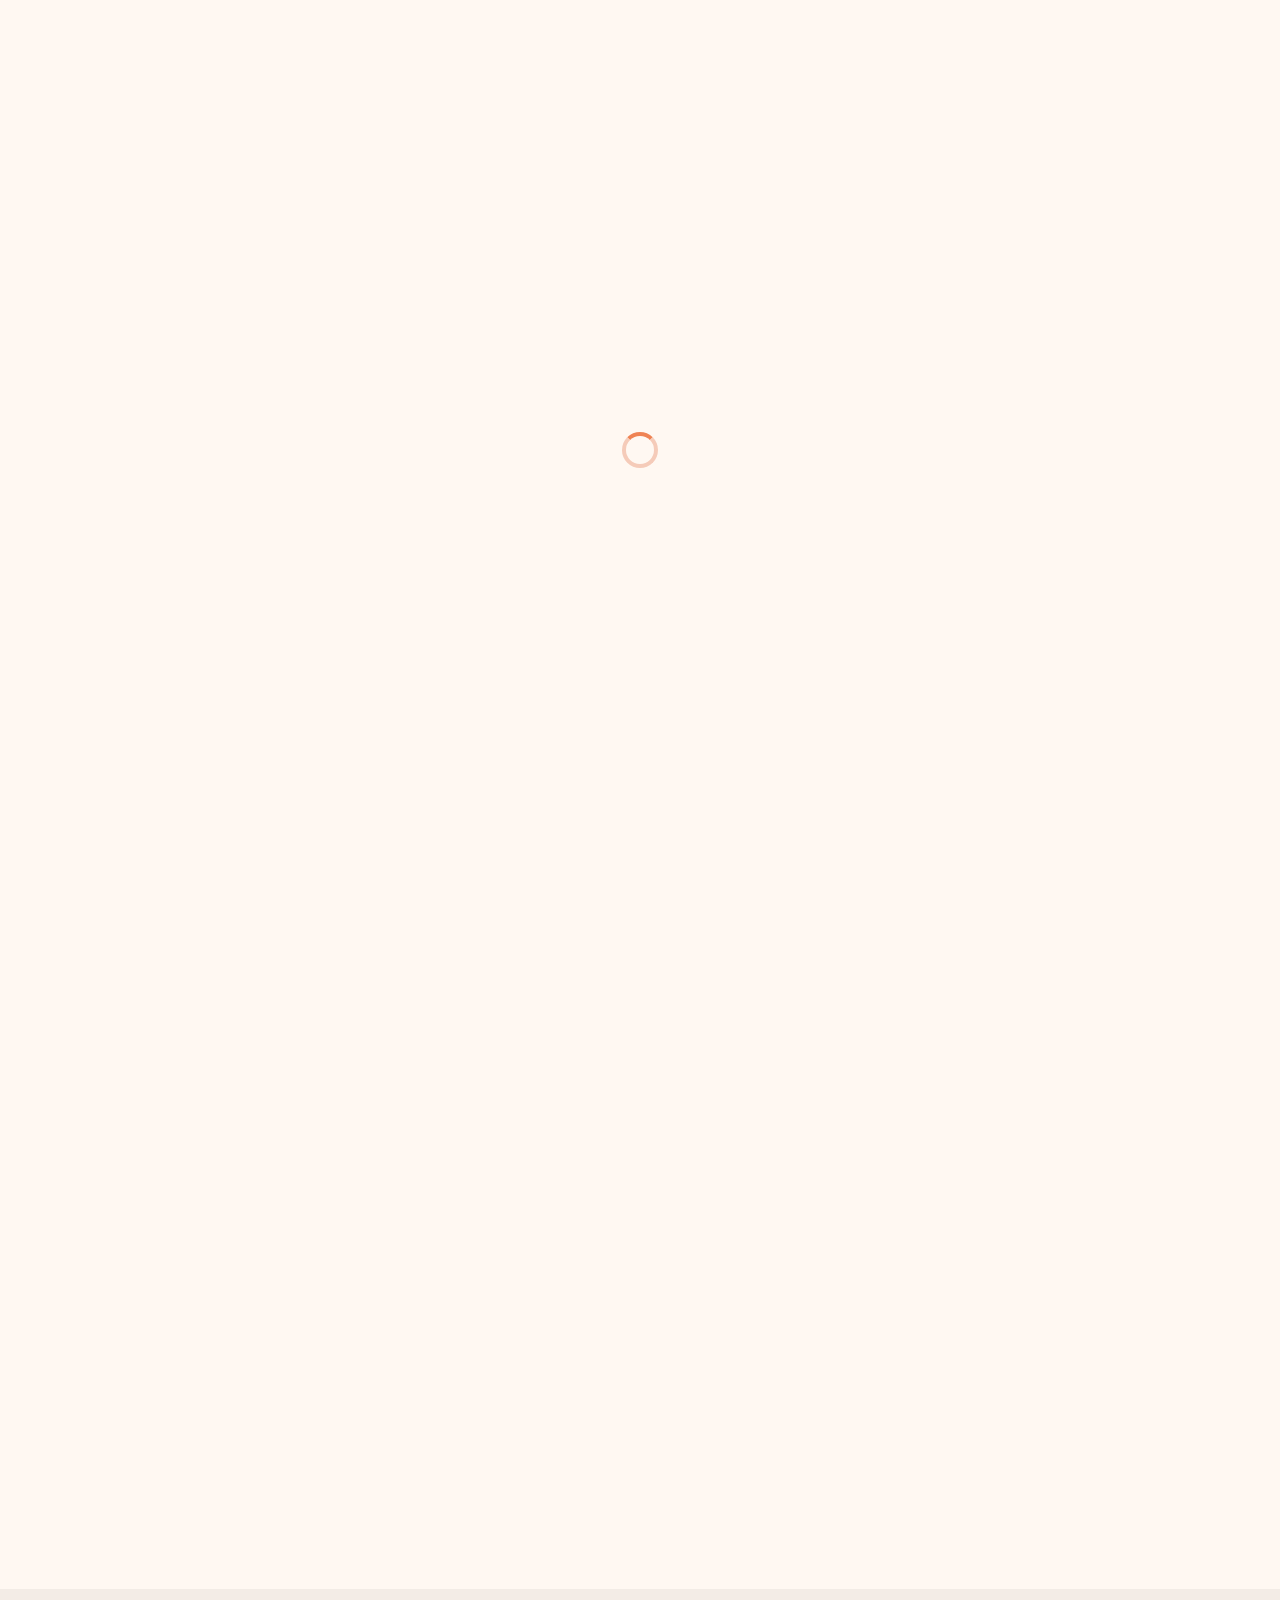
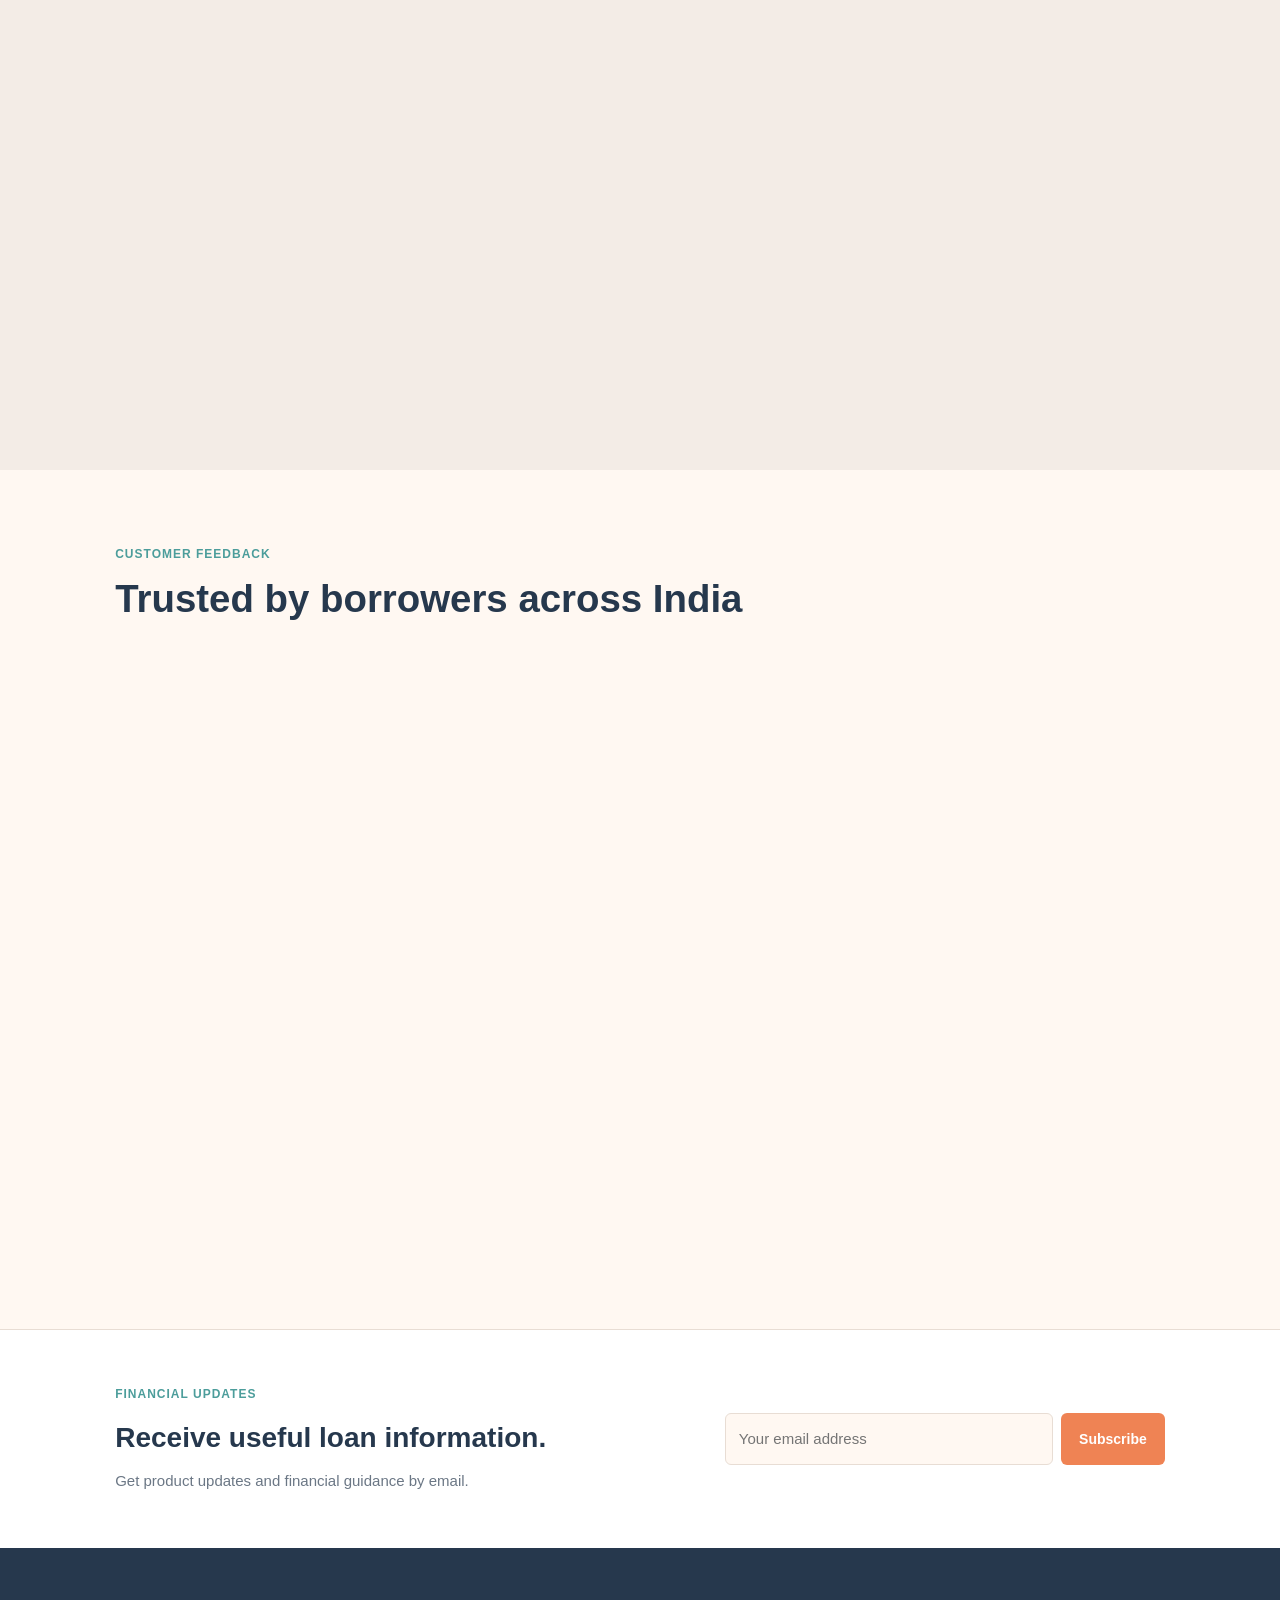
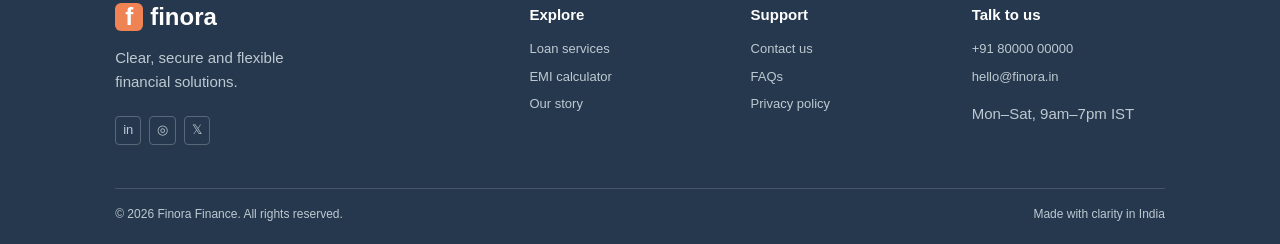
==== index.html @ a173c78f "ui done" ====
<!doctype html>
<html lang="en">

<head>
    <meta charset="utf-8">
    <meta name="viewport" content="width=device-width,initial-scale=1">
    <meta name="description" content="Finora provides secure, transparent and flexible loan solutions.">
    <title>Finora - Professional loan solutions</title>
    <link rel="preconnect" href="https://fonts.googleapis.com">
    <link rel="preconnect" href="https://fonts.gstatic.com" crossorigin>
    <link
        href="https://fonts.googleapis.com/css2?family=Inter:wght@400;500;600;700;800&family=Poppins:wght@600;700;800&display=swap"
        rel="stylesheet">
    <link rel="stylesheet" href="css/style.css">
</head>

<body>
    <div class="preloader" aria-label="Loading">
        <span>
        </span>
    </div>
    <header class="header">
        <a class="brand" href="index.html" aria-label="Finora home">
            <span>f</span>finora</a>
        <button class="nav-toggle" aria-label="Open navigation" aria-expanded="false">☰</button>
        <nav class="nav" aria-label="Primary">
            <a class="active" href="index.html">Home</a>
            <a href="services.html">Services</a>
            <a href="emi.html">EMI Calculator</a>
            <a href="about.html">About</a>
            <a href="contact.html">Contact</a>
            <a class="button button-small" href="contact.html#form">Apply now <i>→</i>
            </a>
            <button class="theme-toggle" aria-label="Toggle dark mode">◐</button>
        </nav>
    </header>
    <main>
        <section class="hero">
            <div class="orb orb-one">
            </div>
            <div class="orb orb-two">
            </div>
            <div class="hero-copy reveal">
                <p class="eyebrow">A trusted lending partner</p>
                <h1>Financial solutions for your <span class="typing">next step</span>
                </h1>
                <p class="lead">Access flexible loan options with transparent terms, competitive rates, and a
                    straightforward digital application process.</p>
                <div class="hero-actions">
                    <a class="button" href="contact.html#form">Apply for a loan <i>-&gt;</i>
                    </a>
                    <a class="text-link" href="emi.html">Calculate EMI <i>-&gt;</i>
                    </a>
                </div>
                <div class="hero-trust">
                    <span>Verified lending partners</span>
                    <span>Secure digital process</span>
                </div>
            </div>
            <div class="hero-art reveal">
                <div class="loan-card">
                    <div class="card-top"><span>PERSONAL LOAN</span><b>FINORA</b></div>
                    <strong>INR 5,00,000</strong>
                    <div class="card-bottom"><span>Indicative loan amount</span><span>Active</span></div>
                </div>
                <div class="floating-pill pill-rate"><span>Interest rate</span><br><b>From 10.5% p.a.</b></div>
                <!-- <div class="floating-pill pill-check"><span>Eligibility check completed</span></div> -->
                <!-- <div class="hero-person dashboard-art" aria-hidden="true">
                    <p>Application status</p><b>Pre-approved</b><span>Based on your submitted details</span>
                    <hr><small>Documents required</small>
                    <div class="document-line"><strong>government ID</strong></div>
                    <div class="document-line short"></div>
                </div> -->
                <!-- this card is removed will update and add if necessary -->
            </div>
        </section>
        <section class="stats section">
            <div>
                <strong data-count="50" data-suffix="K+">0</strong>
                <span>Happy customers</span>
            </div>
            <div>
                <strong data-count="500" data-prefix="₹" data-suffix=" Cr+">0</strong>
                <span>Loans approved</span>
            </div>
            <div>
                <strong data-count="99" data-suffix="%">0</strong>
                <span>Customer satisfaction</span>
            </div>
            <div>
                <strong data-count="15" data-suffix="+">0</strong>
                <span>Years of trust</span>
            </div>
        </section>
        <section class="section">
            <div class="section-heading reveal">
                <p class="eyebrow">Loan options</p>
                <h2>Loan solutions for every requirement</h2>
                <p>Review financing options based on your individual requirements.</p>
            </div>
            <div class="loan-grid">
                <article class="loan-tile reveal">
                    <span class="icon blue">◎</span>
                    <h3>Personal loan</h3>
                    <p>For the plans that can’t wait.</p>
                    <a href="services.html">Explore <i>→</i>
                    </a>
                </article>
                <article class="loan-tile reveal">
                    <span class="icon purple">⌂</span>
                    <h3>Home loan</h3>
                    <p>Finance your home purchase with flexible repayment options.</p>
                    <a href="services.html">Explore <i>→</i>
                    </a>
                </article>
                <article class="loan-tile reveal">
                    <span class="icon orange">▣</span>
                    <h3>Business loan</h3>
                    <p>Support working capital and business expansion.</p>
                    <a href="services.html">Explore <i>→</i>
                    </a>
                </article>
                <article class="loan-tile reveal">
                    <span class="icon green">✦</span>
                    <h3>Education loan</h3>
                    <p>Invest in what’s possible.</p>
                    <a href="services.html">Explore <i>→</i>
                    </a>
                </article>
                <article class="loan-tile reveal">
                    <span class="icon pink">◉</span>
                    <h3>Vehicle loan</h3>
                    <p>Finance a new or pre-owned vehicle.</p>
                    <a href="services.html">Explore <i>→</i>
                    </a>
                </article>
                <article class="loan-tile reveal">
                    <span class="icon yellow">+</span>
                    <h3>Medical loan</h3>
                    <p>Manage eligible medical expenses with confidence.</p>
                    <a href="services.html">Explore <i>→</i>
                    </a>
                </article>
            </div>
        </section>
        <section class="steps-wrap">
            <div class="section steps">
                <div class="section-heading reveal">
                    <p class="eyebrow">Application process</p>
                    <h2>Four steps to loan disbursal</h2>
                </div>
                <div class="steps-grid">
                    <article class="step reveal">
                        <b>01</b>
                        <span class="icon">⌁</span>
                        <h3>Apply online</h3>
                        <p>Tell us a little about your needs in under five minutes.</p>
                    </article>
                    <article class="step reveal">
                        <b>02</b>
                        <span class="icon">✓</span>
                        <h3>We verify</h3>
                        <p>Our smart, secure checks keep everything moving.</p>
                    </article>
                    <article class="step reveal">
                        <b>03</b>
                        <span class="icon">✦</span>
                        <h3>Get approved</h3>
                        <p>Review a clear offer with no hidden surprises.</p>
                    </article>
                    <article class="step reveal">
                        <b>04</b>
                        <span class="icon">₹</span>
                        <h3>Receive funds</h3>
                        <p>Funds land in your account as soon as the same day.</p>
                    </article>
                </div>
            </div>
        </section>
        <section class="section testimonials">
            <div class="section-heading">
                <p class="eyebrow">Customer feedback</p>
                <h2>Trusted by borrowers across India</h2>
            </div>
            <div class="testimonial-grid">
                <article class="quote reveal">
                    <p>“The process was so smooth I had approval before my lunch break. Every detail was upfront.”</p>
                    <footer>
                        <span class="avatar a1">SK</span>
                        <div>
                            <b>Shreya Kapoor</b>
                            <small>Personal Loan, Delhi</small>
                        </div>
                        <span class="stars">★★★★★</span>
                    </footer>
                </article>
                <article class="quote reveal">
                    <p>“Finora gave my business the breathing room it needed. The team genuinely understood my
                        timeline.”</p>
                    <footer>
                        <span class="avatar a2">RV</span>
                        <div>
                            <b>Rohan Verma</b>
                            <small>Business Loan, Mumbai</small>
                        </div>
                        <span class="stars">★★★★★</span>
                    </footer>
                </article>
                <article class="quote reveal">
                    <p>“No confusing fine print, no endless documents—just an honest home loan experience.”</p>
                    <footer>
                        <span class="avatar a3">AM</span>
                        <div>
                            <b>Ananya Menon</b>
                            <small>Home Loan, Bengaluru</small>
                        </div>
                        <span class="stars">★★★★★</span>
                    </footer>
                </article>
            </div>
        </section>
        <section class="section">
            <div class="cta reveal">
                <div>
                    <p class="eyebrow">Ready when you are</p>
                    <h2>Let’s make your next move possible.</h2>
                    <p>Get a personalized rate in minutes—with no impact on your credit score.</p>
                </div>
                <a class="button button-light" href="contact.html#form">Check eligibility <i>→</i>
                </a>
            </div>
        </section>
        <section class="newsletter">
            <div>
                <p class="eyebrow">Financial updates</p>
                <h2>Receive useful loan information.</h2>
                <p>Get product updates and financial guidance by email.</p>
            </div>
            <form class="newsletter-form">
                <label class="sr-only" for="newsletter-email">Email address</label>
                <input id="newsletter-email" type="email" placeholder="Your email address" required>
                <button class="button" type="submit">Subscribe</button>
            </form>
        </section>
    </main>
    <footer class="footer">
        <div class="footer-grid">
            <div>
                <a class="brand" href="index.html">
                    <span>f</span>finora</a>
                <p>Clear, secure and flexible financial solutions.</p>
                <div class="social">
                    <a href="#" aria-label="LinkedIn">in</a>
                    <a href="#" aria-label="Instagram">◎</a>
                    <a href="#" aria-label="Twitter">𝕏</a>
                </div>
            </div>
            <div>
                <h4>Explore</h4>
                <a href="services.html">Loan services</a>
                <a href="emi.html">EMI calculator</a>
                <a href="about.html">Our story</a>
            </div>
            <div>
                <h4>Support</h4>
                <a href="contact.html">Contact us</a>
                <a href="contact.html#faq">FAQs</a>
                <a href="#">Privacy policy</a>
            </div>
            <div>
                <h4>Talk to us</h4>
                <a href="tel:+918000000000">+91 80000 00000</a>
                <a href="mailto:hello@finora.in">hello@finora.in</a>
                <p>Mon–Sat, 9am–7pm IST</p>
            </div>
        </div>
        <div class="footer-bottom">
            <span>© 2026 Finora Finance. All rights reserved.</span>
            <span>Made with clarity in India</span>
        </div>
    </footer>
    <button class="chat-button" aria-label="Open chat support">◌<span>Chat with us</span>
    </button>
    <div class="chat-panel" aria-hidden="true">
        <div>
            <b>Finora support</b>
            <button aria-label="Close chat">×</button>
        </div>
        <p>Hi! How can we help today?</p>
        <small>Usually replies in a few minutes</small>
    </div>
    <a class="whatsapp" href="https://wa.me/918000000000" aria-label="Chat on WhatsApp">◔</a>
    <button class="to-top" aria-label="Scroll to top">↑</button>
    <div class="toast" role="status">
    </div>
    <script src="js/script.js">
    </script>
</body>

</html>
---- css/style.css ----
:root {
  --navy: #26384d;
  --coral: #ef8354;
  --coral-dark: #da6940;
  --teal: #4c9d9b;
  --cream: #fff8f2;
  --white: #ffffff;
  --text: #26384d;
  --muted: #6b7785;
  --border: #e8ddd4;
  --shadow: 0 8px 20px rgba(38, 56, 77, 0.08);
}

* {
  box-sizing: border-box;
}

html {
  scroll-behavior: smooth;
}

body {
  margin: 0;
  overflow-x: hidden;
  background: var(--cream);
  color: var(--text);
  font-family: Arial, sans-serif;
  font-size: 15px;
  line-height: 1.6;
}

body.dark {
  --cream: #1e2935;
  --white: #273747;
  --text: #f9f3ed;
  --muted: #c6cbd0;
  --border: #43515d;
}

h1,
h2,
h3,
h4 {
  font-family: "Trebuchet MS", Arial, sans-serif;
}

.header {
  position: fixed;
  top: 0;
  z-index: 20;
  display: flex;
  justify-content: space-between;
  align-items: center;
  width: 100%;
  min-height: 70px;
  padding: 0 7%;
  transition: background .25s;
}

.header.inner,
.header.scrolled {
  background: var(--cream);
  border-bottom: 1px solid var(--border);
}

.brand {
  display: flex;
  align-items: center;
  gap: 7px;
  color: var(--navy);
  font: bold 24px "Trebuchet MS", sans-serif;
  text-decoration: none;
}

.dark .brand {
  color: var(--text);
}

.brand span {
  display: grid;
  place-items: center;
  width: 28px;
  height: 28px;
  border-radius: 6px;
  background: var(--coral);
  color: white;
}

.nav {
  display: flex;
  align-items: center;
  gap: 22px;
}

.nav a:not(.button) {
  color: var(--text);
  font-weight: bold;
  font-size: 14px;
  text-decoration: none;
}

.nav a.active,
.nav a:not(.button):hover {
  color: var(--coral);
}

.button {
  display: inline-block;
  padding: 12px 18px;
  border: 0;
  border-radius: 6px;
  background: var(--coral);
  color: white !important;
  font: bold 14px Arial, sans-serif;
  text-decoration: none;
  cursor: pointer;
  transition: background .2s, transform .2s;
}

.button:hover {
  background: var(--coral-dark);
  transform: translateY(-2px);
}

.button-small {
  padding: 9px 13px;
}

.theme-toggle,
.nav-toggle {
  border: 0;
  background: transparent;
  color: var(--text);
  font-size: 22px;
  cursor: pointer;
}

.nav-toggle {
  display: none;
}

.hero,
.page-hero {
  padding: 145px 9% 75px;
  background: linear-gradient(120deg, #ffe9dd, var(--cream) 60%);
}

.hero {
  display: grid;
  grid-template-columns: 1fr 1fr;
  min-height: 650px;
  align-items: center;
  overflow: hidden;
  position: relative;
}

.hero-copy {
  max-width: 620px;
  z-index: 1;
}

.eyebrow {
  margin: 0 0 12px;
  color: var(--teal);
  font-size: 12px;
  font-weight: bold;
  letter-spacing: 1px;
  text-transform: uppercase;
}

.hero h1,
.page-hero h1 {
  margin: 0;
  max-width: 720px;
  color: var(--navy);
  font-size: clamp(39px, 5vw, 65px);
  line-height: 1.08;
  letter-spacing: -2px;
}

.dark .hero h1,
.dark .page-hero h1 {
  color: var(--text);
}

.hero h1 span,
.page-hero em {
  color: var(--coral);
  font-style: normal;
}

.lead,
.page-hero>p:not(.eyebrow) {
  max-width: 570px;
  margin: 20px 0;
  color: var(--muted);
  font-size: 17px;
}

.hero-actions {
  display: flex;
  align-items: center;
  gap: 22px;
  margin-top: 25px;
}

.text-link {
  color: var(--navy);
  font-weight: bold;
  text-decoration: none;
}

.dark .text-link {
  color: var(--text);
}

.hero-trust {
  display: flex;
  gap: 18px;
  margin-top: 32px;
  color: var(--muted);
  font-size: 13px;
}

.hero-art {
  position: relative;
  height: 400px;
}

.loan-card {
  position: absolute;
  top: 70px;
  left: 12%;
  width: 280px;
  padding: 24px;
  border-radius: 14px;
  background: var(--navy);
  color: white;
  box-shadow: 12px 14px 0 #f5b197;
  transform: rotate(-5deg);
}

.card-top,
.card-bottom {
  display: flex;
  justify-content: space-between;
  font-size: 11px;
  letter-spacing: 1px;
}

.loan-card strong {
  display: block;
  margin: 55px 0;
  font-size: 30px;
}

.floating-pill {
  position: absolute;
  z-index: 2;
  padding: 10px 13px;
  border: 1px solid var(--border);
  border-radius: 7px;
  background: var(--white);
  box-shadow: var(--shadow);
  color: var(--muted);
  font-size: 12px;
}

.floating-pill b {
  color: var(--text);
}

.pill-rate {
  top: 35px;
  right: 2%;
}

.pill-check {
  bottom: 62px;
  left: 0;
  color: var(--teal);
}

.hero-person {
  position: absolute;
  right: 8%;
  bottom: 0;
  width: 190px;
  height: 310px;
  border-radius: 95px 95px 10px 10px;
  background: #e6b293;
  overflow: hidden;
}

.hero-person .head {
  width: 100px;
  height: 105px;
  margin: 22px auto;
  border-radius: 50%;
  background: #643f36;
}

.body-shape {
  height: 220px;
  border-radius: 45% 45% 0 0;
  background: var(--teal);
}

.hero-person>span {
  display: none;
}

.dashboard-art {
  right: 6%;
  bottom: 30px;
  width: 235px;
  height: auto;
  min-height: 235px;
  padding: 22px;
  border: 1px solid var(--border);
  border-radius: 10px;
  background: var(--white);
  color: var(--text);
  box-shadow: var(--shadow);
  overflow: visible;
}

.dashboard-art p {
  margin: 0 0 12px;
  color: var(--muted);
  font-size: 12px;
}

.dashboard-art>b {
  display: block;
  color: var(--teal);
  font-size: 21px;
}

.dashboard-art>span {
  display: block;
  margin-top: 3px;
  color: var(--muted);
  font-size: 11px;
}

.dashboard-art hr {
  border: 0;
  border-top: 1px solid var(--border);
  margin: 18px 0 12px;
}

.dashboard-art small {
  font-size: 11px;
  color: var(--muted);
}

.document-line {
  text-transform: capitalize;
  /* height: 8px;
  margin-top: 10px;
  border-radius: 4px;
  background: #dbe5e3; */
}

/* .document-line.short {
  width: 65%;
} */

.orb {
  position: absolute;
  border-radius: 50%;
  opacity: .65;
}

.orb-one {
  right: -60px;
  bottom: -120px;
  width: 260px;
  height: 260px;
  background: #bce1dd;
}

.orb-two {
  top: 155px;
  right: 45%;
  width: 45px;
  height: 45px;
  background: #ffc59e;
}

.compact {
  padding-bottom: 55px;
}

.section {
  padding: 75px 9%;
}

.section-heading {
  max-width: 630px;
  margin-bottom: 32px;
}

.section-heading h2,
.cta h2,
.split-info h2,
.story h2,
.contact-info h2,
.contact-form h2 {
  margin: 0;
  font-size: clamp(28px, 3vw, 40px);
  line-height: 1.2;
}

.section-heading>p:last-child {
  color: var(--muted);
}

.stats {
  display: grid;
  grid-template-columns: repeat(4, 1fr);
  padding-top: 25px;
  padding-bottom: 25px;
  background: var(--white);
}

.stats div {
  padding: 4px 28px;
  border-right: 1px solid var(--border);
}

.stats div:last-child {
  border: 0;
}

.stats strong {
  display: block;
  color: var(--coral);
  font-size: 28px;
}

.stats span {
  color: var(--muted);
  font-size: 13px;
}

.loan-grid,
.service-grid {
  display: grid;
  grid-template-columns: repeat(3, 1fr);
  gap: 16px;
}

.loan-tile,
.service-card,
.quote,
.value-grid article,
.tips-grid article {
  padding: 23px;
  border: 1px solid var(--border);
  border-radius: 10px;
  background: var(--white);
}

.loan-tile:hover,
.service-card:hover {
  border-color: var(--coral);
}

.icon {
  display: grid;
  place-items: center;
  width: 40px;
  height: 40px;
  border-radius: 7px;
  background: #ffe5d7;
  color: var(--coral);
  font-size: 22px;
  font-weight: bold;
}

.purple {
  background: #e2ebfa;
  color: #5277b7;
}

.orange {
  background: #fff0d9;
  color: #cf8432;
}

.green {
  background: #dcefeb;
  color: #328a81;
}

.pink {
  background: #fae2e8;
  color: #b35878;
}

.yellow {
  background: #f9f2cf;
  color: #9c7b1a;
}

.loan-tile h3,
.service-card h3,
.step h3,
.tips-grid h3,
.value-grid h3,
.team-grid h3 {
  margin: 15px 0 4px;
  font-size: 18px;
}

.loan-tile p,
.service-card p,
.step p,
.tips-grid p,
.value-grid p,
.story p {
  margin: 0 0 18px;
  color: var(--muted);
}

.loan-tile a,
.service-card>a {
  color: var(--coral);
  font-weight: bold;
  text-decoration: none;
}

.steps-wrap,
.soft-section {
  background: #f3ece6;
}

.dark .steps-wrap,
.dark .soft-section {
  background: #243442;
}

.steps-grid {
  display: grid;
  grid-template-columns: repeat(4, 1fr);
  gap: 26px;
}

.step>b {
  color: #c9947b;
  font-size: 34px;
}

.step .icon {
  margin-top: 13px;
  background: var(--white);
}

.testimonial-grid {
  display: grid;
  grid-template-columns: repeat(3, 1fr);
  gap: 16px;
}

.quote>p {
  margin: 0 0 22px;
  font-size: 16px;
  font-weight: bold;
}

.quote footer {
  display: flex;
  align-items: center;
  gap: 10px;
}

.avatar {
  display: grid;
  place-items: center;
  width: 36px;
  height: 36px;
  border-radius: 50%;
  color: white;
  font-size: 11px;
  font-weight: bold;
}

.a1,
.av1 {
  background: #a95f4c;
}

.a2,
.av2 {
  background: #597493;
}

.a3,
.av3 {
  background: #9a6c82;
}

.quote footer div {
  display: grid;
}

.quote small {
  color: var(--muted);
  font-size: 11px;
}

.stars {
  margin-left: auto;
  color: #e4a229;
  font-size: 10px;
}

.cta {
  display: flex;
  align-items: center;
  justify-content: space-between;
  gap: 24px;
  padding: 42px 48px;
  border-radius: 12px;
  background: var(--navy);
  color: white;
}

.cta .eyebrow {
  color: #aee1da;
}

.cta h2 {
  max-width: 630px;
}

.cta p:not(.eyebrow) {
  opacity: .8;
}

.button-light {
  background: var(--coral);
}

.newsletter {
  display: flex;
  justify-content: space-between;
  align-items: center;
  gap: 35px;
  padding: 55px 9%;
  border-top: 1px solid var(--border);
  background: var(--white);
}

.newsletter h2 {
  margin: 0;
  font-size: 28px;
}

.newsletter p:not(.eyebrow) {
  margin: 8px 0 0;
  color: var(--muted);
}

.newsletter-form {
  display: flex;
  gap: 8px;
  width: min(100%, 440px);
}

.newsletter input,
.contact-form input,
.contact-form select,
.contact-form textarea {
  width: 100%;
  padding: 13px;
  border: 1px solid var(--border);
  border-radius: 6px;
  background: var(--cream);
  color: var(--text);
  font: inherit;
  outline-color: var(--coral);
}

.footer {
  padding: 55px 9% 20px;
  background: var(--navy);
  color: #bec9d2;
}

.footer .brand {
  color: white;
}

.footer-grid {
  display: grid;
  grid-template-columns: 2fr repeat(3, 1fr);
  gap: 28px;
}

.footer-grid p {
  max-width: 210px;
}

.footer h4 {
  margin: 0 0 12px;
  color: white;
}

.footer a:not(.brand) {
  display: block;
  margin: 7px 0;
  color: #bec9d2;
  font-size: 13px;
  text-decoration: none;
}

.social {
  display: flex;
  gap: 8px;
}

.social a {
  border: 1px solid #586878;
  padding: 3px 7px;
  border-radius: 4px;
}

.footer-bottom {
  display: flex;
  justify-content: space-between;
  margin-top: 36px;
  padding-top: 16px;
  border-top: 1px solid #465668;
  font-size: 12px;
}

.chat-button,
.to-top {
  position: fixed;
  right: 22px;
  z-index: 10;
  border: 0;
  cursor: pointer;
}

.chat-button {
  bottom: 20px;
  padding: 12px 15px;
  border-radius: 6px;
  background: var(--navy);
  color: white;
  font-weight: bold;
}

.whatsapp {
  display: none;
}

.to-top {
  bottom: 76px;
  width: 38px;
  height: 38px;
  border: 1px solid var(--border);
  border-radius: 6px;
  background: var(--white);
  color: var(--coral);
  opacity: 0;
  visibility: hidden;
}

.to-top.visible {
  opacity: 1;
  visibility: visible;
}

.chat-panel {
  position: fixed;
  right: 22px;
  bottom: 77px;
  z-index: 11;
  width: 245px;
  padding: 16px;
  border: 1px solid var(--border);
  border-radius: 10px;
  background: var(--white);
  box-shadow: var(--shadow);
  opacity: 0;
  visibility: hidden;
  transform: translateY(10px);
  transition: .2s;
}

.chat-panel.show {
  opacity: 1;
  visibility: visible;
  transform: none;
}

.chat-panel div {
  display: flex;
  justify-content: space-between;
}

.chat-panel button {
  border: 0;
  background: none;
  color: var(--text);
  font-size: 20px;
  cursor: pointer;
}

.chat-panel p {
  margin: 18px 0 3px;
}

.chat-panel small {
  color: var(--muted);
}

.toast {
  position: fixed;
  bottom: 25px;
  left: 50%;
  z-index: 50;
  padding: 11px 16px;
  border-radius: 6px;
  background: var(--navy);
  color: white;
  opacity: 0;
  transform: translate(-50%, 70px);
  transition: .25s;
}

.toast.show {
  opacity: 1;
  transform: translate(-50%, 0);
}

.service-card div {
  display: flex;
  flex-direction: column;
  margin: 16px 0;
}

.service-card div b {
  font-size: 17px;
}

.service-card small {
  color: var(--muted);
}

.table-wrap {
  overflow: auto;
  border: 1px solid var(--border);
  border-radius: 10px;
  background: var(--white);
}

table {
  width: 100%;
  min-width: 650px;
  border-collapse: collapse;
}

th,
td {
  padding: 17px 22px;
  border-bottom: 1px solid var(--border);
  text-align: left;
}

th {
  color: var(--muted);
  font-size: 12px;
  text-transform: uppercase;
}

td:first-child {
  font-weight: bold;
}

.split-info {
  display: grid;
  grid-template-columns: 1fr 1fr;
  gap: 70px;
}

.split-info>div>p:not(.eyebrow) {
  color: var(--muted);
}

.check-list {
  display: grid;
  grid-template-columns: 1fr 1fr;
  gap: 12px;
  align-content: center;
}

.check-list div {
  padding: 13px;
  border-radius: 6px;
  background: var(--white);
  color: var(--teal);
  font-weight: bold;
}

.accordion {
  max-width: 850px;
}

.accordion button {
  display: flex;
  justify-content: space-between;
  width: 100%;
  padding: 17px 4px;
  border: 0;
  border-bottom: 1px solid var(--border);
  background: none;
  color: var(--text);
  font: bold 16px Arial, sans-serif;
  text-align: left;
  cursor: pointer;
}

.accordion button i {
  color: var(--coral);
  font-size: 21px;
  font-style: normal;
}

.accordion div {
  height: 0;
  overflow: hidden;
  color: var(--muted);
}

.accordion div.open {
  height: auto;
  padding: 0 4px 16px;
}

.calculator {
  display: grid;
  grid-template-columns: .9fr 1.1fr;
  gap: 18px;
}

.calculator-controls,
.calculator-result {
  padding: 32px;
  border: 1px solid var(--border);
  border-radius: 12px;
  background: var(--white);
}

.calculator-controls h2 {
  margin-top: 0;
}

.calculator-controls label {
  display: block;
  margin: 22px 0;
  font-weight: bold;
}

.calculator-controls output {
  float: right;
  color: var(--coral);
}

input[type=range] {
  width: 100%;
  margin-top: 14px;
  accent-color: var(--coral);
}

.calculator-result {
  background: var(--navy);
  color: white;
  text-align: center;
}

.calculator-result .eyebrow {
  color: #aee1da;
}

.calculator-result h2 {
  margin: 0;
  font-size: 43px;
}

.muted {
  margin-top: 0;
  opacity: .7;
}

.donut {
  display: grid;
  place-items: center;
  width: 140px;
  height: 140px;
  margin: 22px auto;
  border-radius: 50%;
  background: conic-gradient(#aee1da 0 56%, #edb099 56%);
}

.donut>div {
  display: grid;
  place-items: center;
  width: 105px;
  height: 105px;
  border-radius: 50%;
  background: var(--navy);
}

.donut b,
.donut small {
  display: block;
}

.result-cards {
  display: grid;
  grid-template-columns: repeat(3, 1fr);
  gap: 6px;
}

.result-cards div {
  padding: 10px;
  border-radius: 5px;
  background: #ffffff18;
}

.result-cards span,
.result-cards b {
  display: block;
  font-size: 11px;
}

.tips-grid,
.value-grid,
.team-grid {
  display: grid;
  grid-template-columns: repeat(3, 1fr);
  gap: 16px;
}

.tips-grid span {
  color: #c9947b;
  font-size: 29px;
  font-weight: bold;
}

.story {
  display: grid;
  grid-template-columns: 1fr 1fr;
  gap: 70px;
  align-items: center;
}

.story-art {
  display: flex;
  align-items: center;
  justify-content: center;
  gap: 18px;
  height: 280px;
  border-radius: 12px;
  background: var(--teal);
  color: white;
  font-size: 30px;
  font-weight: bold;
}

.story-art span {
  font-size: 23px;
}

.values {
  background: #f3ece6;
}

.value-grid article span {
  color: var(--coral);
  font-size: 27px;
}

.team-grid {
  grid-template-columns: repeat(4, 1fr);
}

.team-grid article {
  text-align: center;
}

.team-avatar {
  display: grid;
  place-items: center;
  width: 110px;
  height: 110px;
  margin: auto;
  border-radius: 50%;
  color: white;
  font-size: 24px;
  font-weight: bold;
}

.av4 {
  background: #4c9d9b;
}

.team-grid p {
  margin: 0;
  color: var(--muted);
}

.contact-layout {
  display: grid;
  grid-template-columns: .8fr 1.2fr;
  gap: 36px;
}

.contact-info {
  padding: 25px;
}

.contact-info>a {
  display: flex;
  align-items: center;
  gap: 13px;
  margin: 24px 0;
  color: var(--text);
  text-decoration: none;
}

.contact-info>a>span {
  padding: 9px;
  border-radius: 6px;
  background: #ffe5d7;
  color: var(--coral);
}

.contact-info a div {
  display: grid;
}

.contact-info small,
.hours span {
  color: var(--muted);
}

.hours {
  display: grid;
  gap: 4px;
  padding-top: 18px;
  border-top: 1px solid var(--border);
  font-size: 13px;
}

.contact-form {
  padding: 32px;
  border: 1px solid var(--border);
  border-radius: 12px;
  background: var(--white);
}

.contact-form label {
  display: block;
  margin: 15px 0;
  font-size: 13px;
  font-weight: bold;
}

.contact-form input,
.contact-form select,
.contact-form textarea {
  margin-top: 5px;
}

.field-row {
  display: grid;
  grid-template-columns: 1fr 1fr;
  gap: 13px;
}

.map {
  padding-top: 0;
}

.map>div {
  display: grid;
  place-items: center;
  position: relative;
  height: 260px;
  overflow: hidden;
  border-radius: 12px;
  background: #d8ebe6;
  color: var(--navy);
}

.map>div:before {
  content: "";
  position: absolute;
  width: 420px;
  height: 120px;
  border: 25px solid #b5d8d1;
  border-radius: 50%;
  transform: rotate(-18deg);
}

.map span,
.map b,
.map i {
  z-index: 1;
}

.map span {
  padding: 4px 8px;
  border-radius: 4px;
  background: var(--navy);
  color: white;
  font-size: 10px;
  font-weight: bold;
}

.map b {
  font-size: 25px;
  text-align: center;
}

.map i {
  color: var(--coral);
  font-size: 27px;
  font-style: normal;
}

.reveal {
  opacity: 0;
  transform: translateY(15px);
  transition: .5s;
}

.reveal.show {
  opacity: 1;
  transform: none;
}

.sr-only {
  position: absolute;
  clip: rect(0, 0, 0, 0);
}

.preloader {
  position: fixed;
  inset: 0;
  z-index: 100;
  display: grid;
  place-items: center;
  background: var(--cream);
  transition: .3s;
}

.preloader span {
  width: 36px;
  height: 36px;
  border: 4px solid #f5cbb9;
  border-top-color: var(--coral);
  border-radius: 50%;
  animation: spin .7s linear infinite;
}

.preloader.hide {
  opacity: 0;
  visibility: hidden;
}

@keyframes spin {
  to {
    transform: rotate(360deg);
  }
}

@media (max-width: 1024px) {
  .hero {
    grid-template-columns: 1fr;
    min-height: auto;
  }

  .hero-copy {
    max-width: 100%;
  }

  .hero-art {
    margin-top: 20px;
  }
}

@media (max-width: 850px) {
  .nav-toggle {
    display: block;
  }

  .nav {
    display: none;
    position: absolute;
    top: 64px;
    right: 18px;
    left: 18px;
    flex-direction: column;
    align-items: stretch;
    gap: 13px;
    padding: 18px;
    border: 1px solid var(--border);
    border-radius: 9px;
    background: var(--white);
    box-shadow: var(--shadow);
  }

  .nav.open {
    display: flex;
  }

  .hero-art {
    height: 320px;
    margin-top: 25px;
  }

  .stats {
    grid-template-columns: repeat(2, 1fr);
    gap: 15px;
  }

  .stats div:nth-child(2) {
    border: 0;
  }

  .loan-grid,
  .service-grid {
    grid-template-columns: repeat(2, 1fr);
  }

  .steps-grid {
    grid-template-columns: repeat(2, 1fr);
  }

  .testimonial-grid {
    grid-template-columns: 1fr;
  }

  .split-info,
  .story,
  .contact-layout,
  .calculator {
    grid-template-columns: 1fr;
    gap: 28px;
  }

  .footer-grid {
    grid-template-columns: repeat(2, 1fr);
  }

  .team-grid {
    grid-template-columns: repeat(2, 1fr);
  }
}

@media (max-width: 680px) {
  .hero-actions {
    flex-direction: column;
    align-items: flex-start;
    gap: 14px;
  }

  .cta,
  .newsletter {
    display: block;
  }
}

@media (max-width: 530px) {
  .header {
    min-height: 62px;
    padding: 0 24px;
  }

  .hero,
  .page-hero {
    padding: 120px 24px 55px;
  }

  .hero h1,
  .page-hero h1 {
    font-size: 39px;
  }

  .hero-trust {
    display: grid;
    gap: 5px;
  }

  .hero-art {
    width: 100%;
    margin-bottom: 0;
    transform: none;
    transform-origin: left top;
  }

  .section {
    padding: 58px 24px;
  }

  .stats {
    padding: 20px 14px;
  }

  .stats div {
    padding: 5px 9px;
  }

  .stats strong {
    font-size: 24px;
  }

  .loan-grid,
  .service-grid,
  .steps-grid,
  .tips-grid,
  .value-grid {
    grid-template-columns: 1fr;
  }

  .cta,
  .newsletter {
    display: block;
    padding: 30px 24px;
  }

  .cta .button,
  .newsletter-form {
    margin-top: 20px;
  }

  .newsletter-form {
    display: block;
  }

  .newsletter-form .button {
    width: 100%;
    margin-top: 8px;
  }

  .footer-grid {
    grid-template-columns: 1fr;
  }

  .footer-bottom {
    display: block;
  }

  .footer-bottom span {
    display: block;
    margin: 5px 0;
  }

  .check-list,
  .field-row,
  .result-cards {
    grid-template-columns: 1fr;
  }

  .contact-form {
    padding: 24px;
  }

  .chat-button span {
    display: none;
  }

  .chat-button {
    padding: 13px;
  }
}

@media (max-width: 420px) {
  .header {
    padding: 0 16px;
  }

  .hero,
  .page-hero {
    padding: 108px 16px 44px;
  }

  .hero {
    overflow: hidden;
  }

  .hero h1,
  .page-hero h1 {
    font-size: 32px;
    letter-spacing: -1px;
  }

  .lead,
  .page-hero>p:not(.eyebrow) {
    font-size: 15px;
  }

  .hero-actions {
    flex-direction: column;
    align-items: flex-start;
    gap: 14px;
  }

  .hero-trust {
    display: grid;
    gap: 5px;
    font-size: 12px;
  }

  .hero-art {
    width: 100%;
    max-width: 270px;
    height: 250px;
    margin: 20px auto 0;
  }

  .loan-card {
    top: 34px;
    left: 0;
    width: 205px;
    padding: 16px;
    box-shadow: 8px 10px 0 #f5b197;
  }

  .loan-card strong {
    margin: 28px 0 36px;
    font-size: 24px;
  }

  .floating-pill {
    padding: 8px 10px;
    font-size: 10px;
  }

  .pill-rate {
    top: 8px;
    right: 1%;
  }

  .pill-check {
    bottom: 36px;
    left: 0;
  }

  .hero-person {
    right: 1%;
    width: 130px;
    height: 220px;
  }

  .hero-person .head {
    width: 76px;
    height: 80px;
    margin: 16px auto;
  }

  .body-shape {
    height: 155px;
  }

  .dashboard-art {
    width: 178px;
    min-height: 185px;
    padding: 16px;
  }

  .dashboard-art p,
  .dashboard-art span,
  .dashboard-art small {
    font-size: 10px;
  }

  .dashboard-art>b {
    font-size: 17px;
  }

  .stats {
    grid-template-columns: 1fr;
    gap: 8px;
  }

  .stats div {
    border-right: 0;
    border-bottom: 1px solid var(--border);
  }

  .stats div:last-child {
    border-bottom: 0;
  }

  .quote footer {
    flex-wrap: wrap;
  }

  .stars {
    margin-left: 46px;
  }
}

@media (max-width: 420px) {
  .header {
    padding: 0 16px;
  }

  .brand {
    font-size: 21px;
  }

  .hero,
  .page-hero {
    padding: 108px 16px 44px;
  }

  .hero {
    overflow: hidden;
  }

  .hero h1,
  .page-hero h1 {
    font-size: 32px;
    letter-spacing: -1px;
  }

  .lead,
  .page-hero>p:not(.eyebrow) {
    font-size: 15px;
  }

  .hero-trust {
    font-size: 12px;
  }

  .hero-art {
    width: 100%;
    max-width: 270px;
    height: 250px;
    margin: 20px auto 0;
  }

  .loan-card {
    top: 34px;
    left: 0;
    width: 205px;
    padding: 16px;
    box-shadow: 8px 10px 0 #f5b197;
  }

  .loan-card strong {
    margin: 28px 0 36px;
    font-size: 24px;
  }

  .floating-pill {
    padding: 8px 10px;
    font-size: 10px;
  }

  .pill-rate {
    top: 8px;
    right: 1%;
  }

  .pill-check {
    bottom: 36px;
    left: 0;
  }

  .hero-person {
    right: 1%;
    width: 130px;
    height: 220px;
  }

  .hero-person .head {
    width: 76px;
    height: 80px;
    margin: 16px auto;
  }

  .body-shape {
    height: 155px;
  }

  .dashboard-art {
    width: 178px;
    min-height: 185px;
    padding: 16px;
  }

  .dashboard-art p,
  .dashboard-art span,
  .dashboard-art small {
    font-size: 10px;
  }

  .dashboard-art>b {
    font-size: 17px;
  }

  .stats {
    grid-template-columns: 1fr;
    gap: 8px;
  }

  .stats div {
    border-right: 0;
    border-bottom: 1px solid var(--border);
  }

  .stats div:last-child {
    border-bottom: 0;
  }

  .quote footer {
    flex-wrap: wrap;
  }

  .stars {
    margin-left: 46px;
  }
}
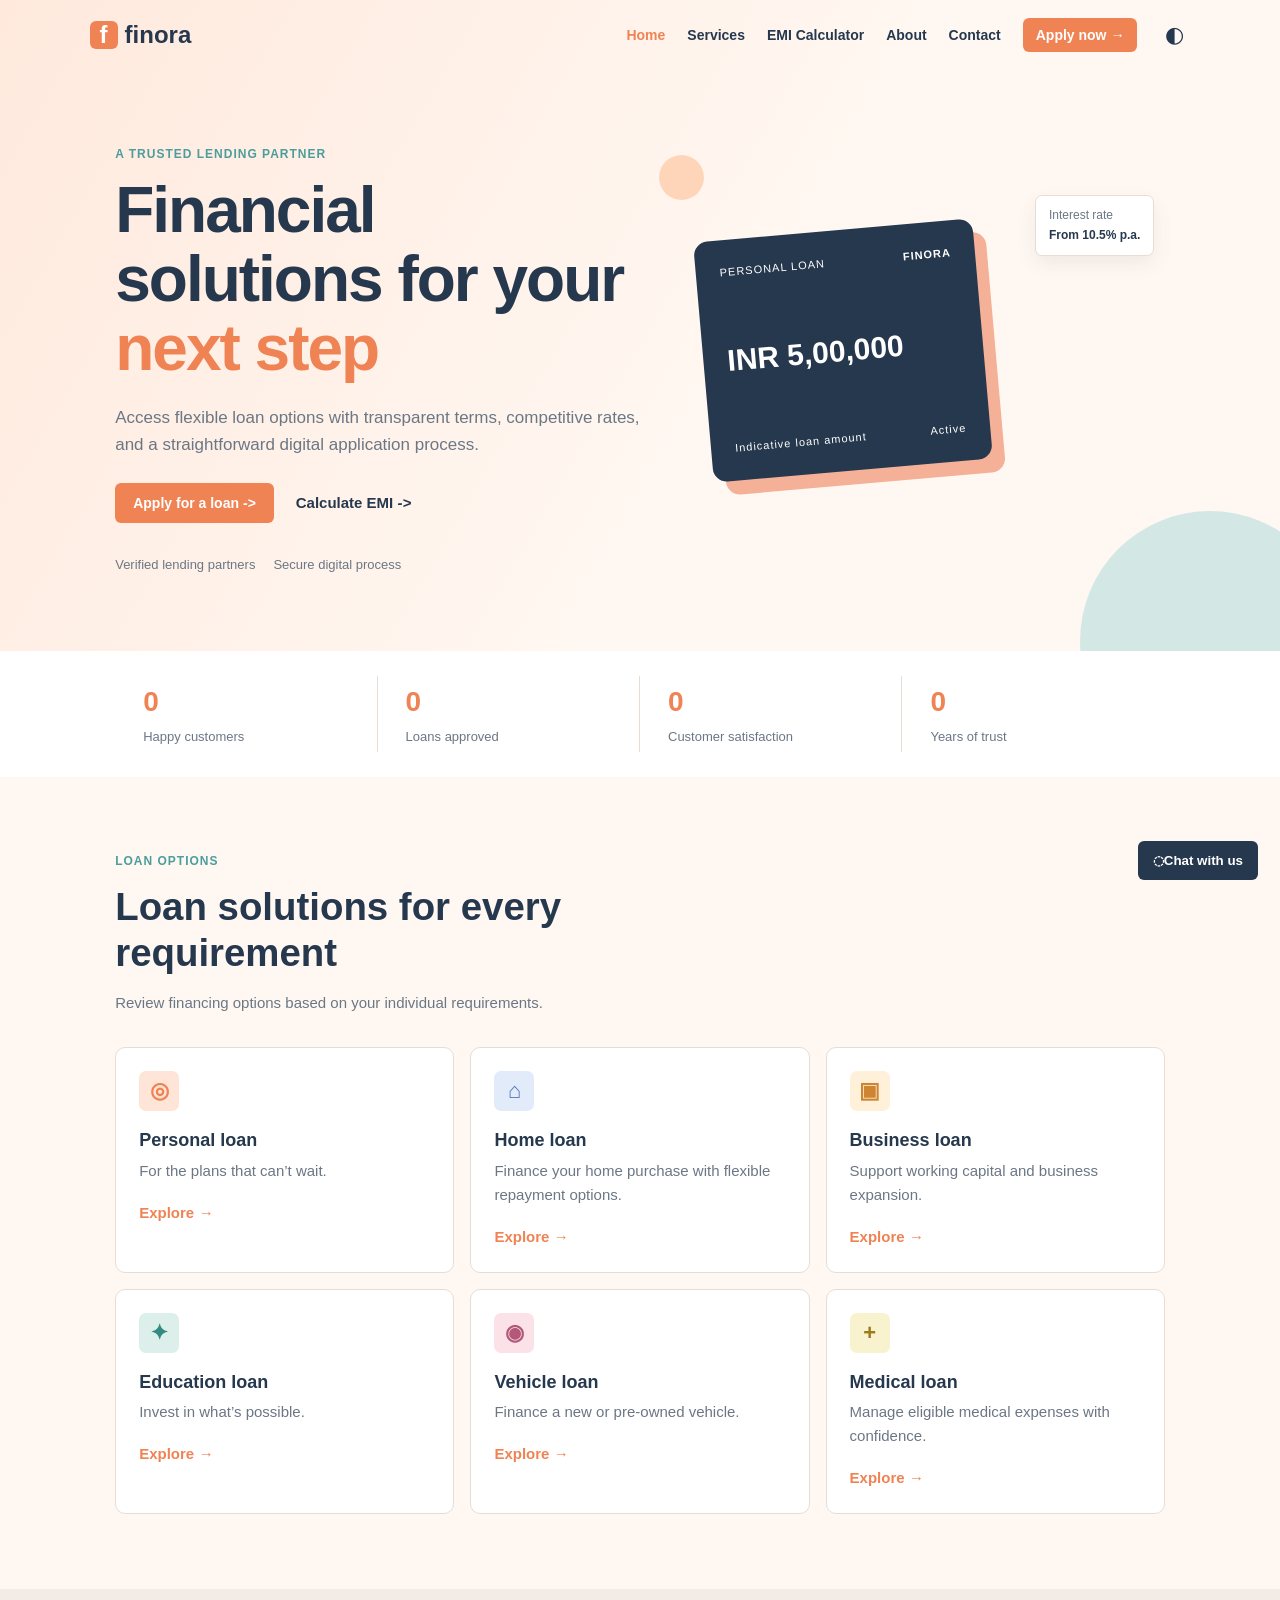
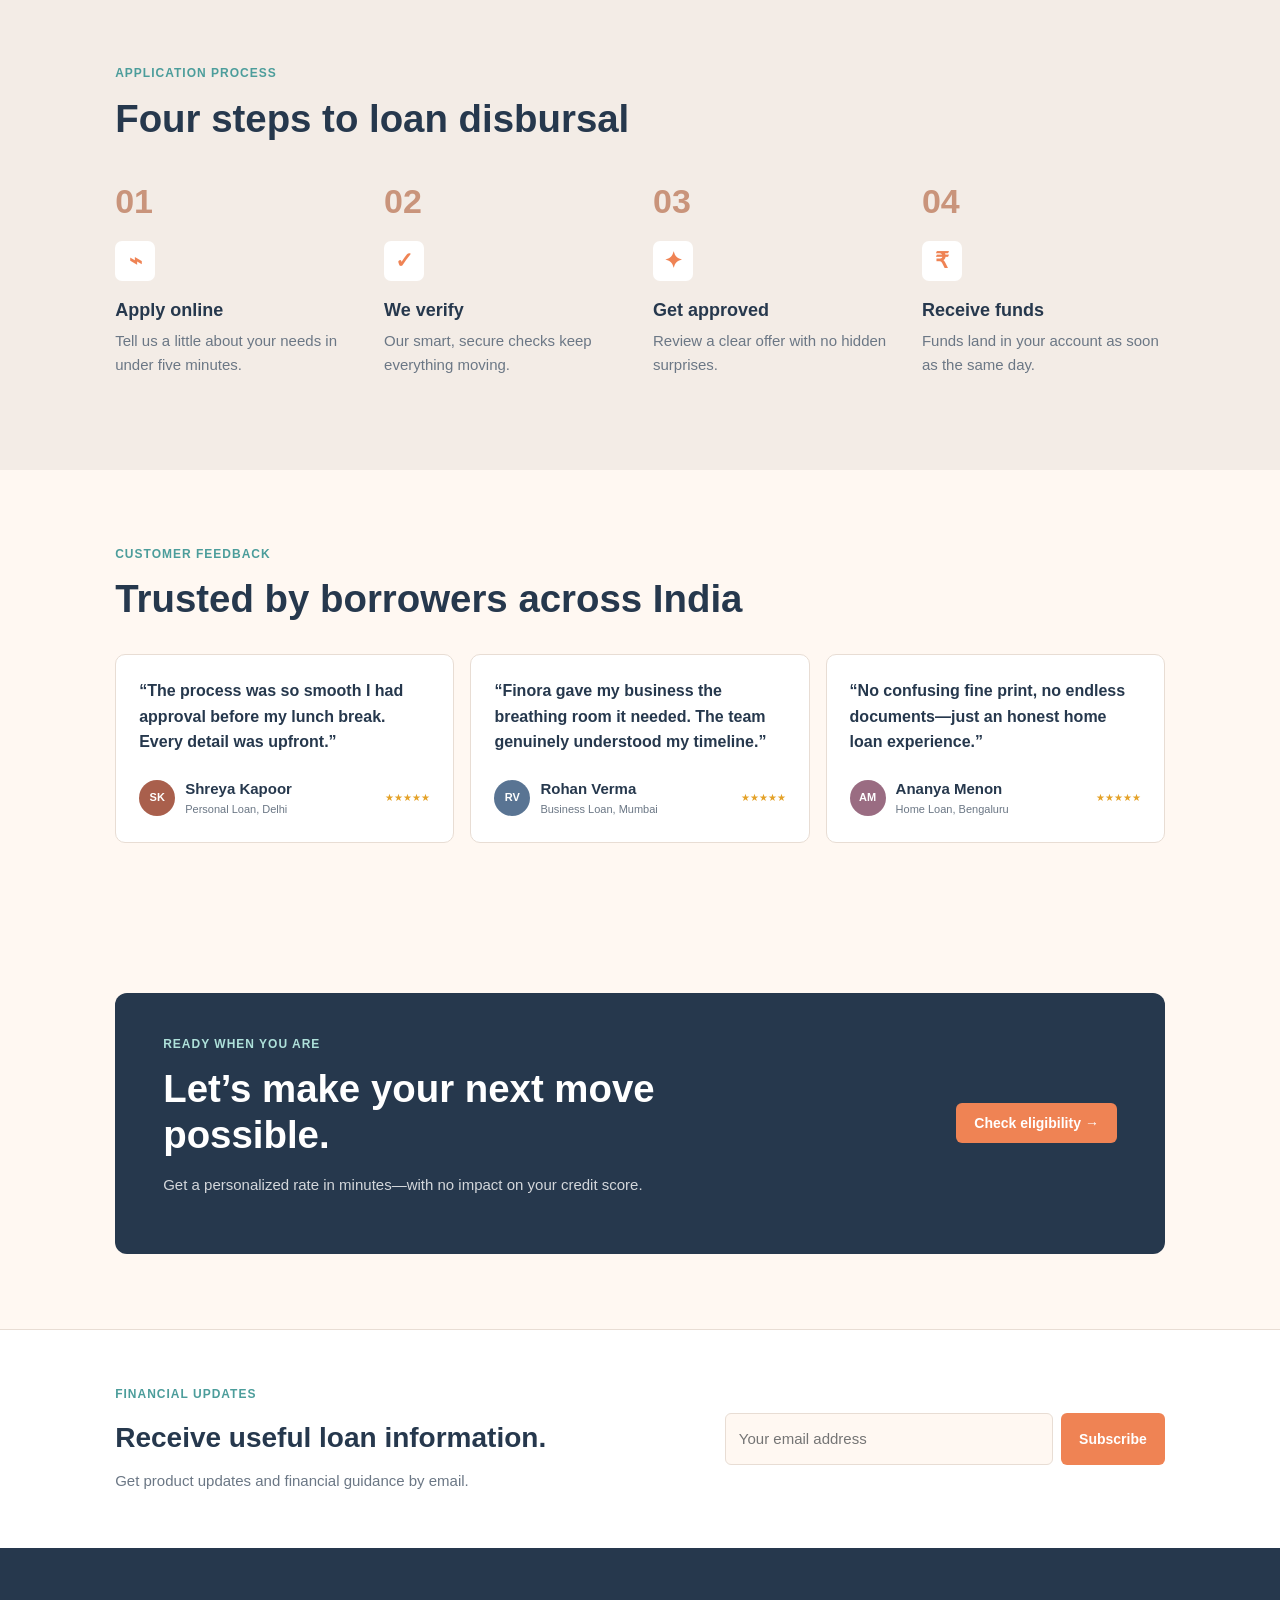
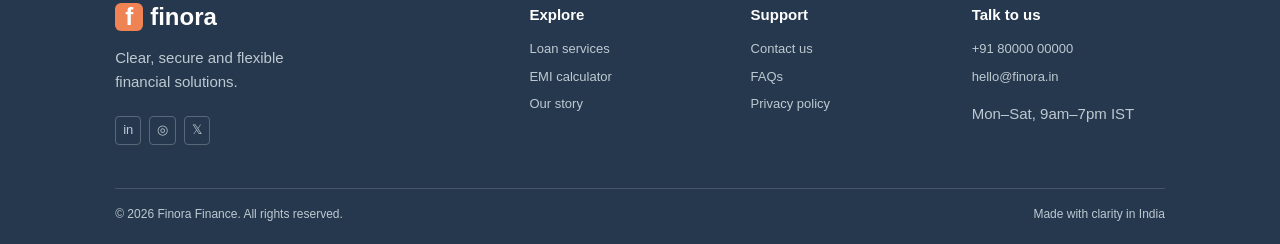
==== commit 3943ea53: "JS File linked Project Done" ====
--- a/index.html
+++ b/index.html
@@ -11,7 +11,7 @@
     <link
         href="https://fonts.googleapis.com/css2?family=Inter:wght@400;500;600;700;800&family=Poppins:wght@600;700;800&display=swap"
         rel="stylesheet">
-    <link rel="stylesheet" href="css/style.css">
+    <link rel="stylesheet" href="./css/style.css">
 </head>
 
 <body>
@@ -25,7 +25,7 @@
         <button class="nav-toggle" aria-label="Open navigation" aria-expanded="false">☰</button>
         <nav class="nav" aria-label="Primary">
             <a class="active" href="index.html">Home</a>
-            <a href="services.html">Services</a>
+            <a href="/services.html">Services</a>
             <a href="emi.html">EMI Calculator</a>
             <a href="about.html">About</a>
             <a href="contact.html">Contact</a>
@@ -71,7 +71,7 @@
                     <div class="document-line"><strong>government ID</strong></div>
                     <div class="document-line short"></div>
                 </div> -->
-                <!-- this card is removed will update and add if necessary -->
+                <!-- extra box hai ye isme animation use hoga -->
             </div>
         </section>
         <section class="stats section">
@@ -293,8 +293,6 @@
     <button class="to-top" aria-label="Scroll to top">↑</button>
     <div class="toast" role="status">
     </div>
-    <script src="js/script.js">
-    </script>
+    <script src="./js/script.js"></script>
 </body>
-
 </html>
